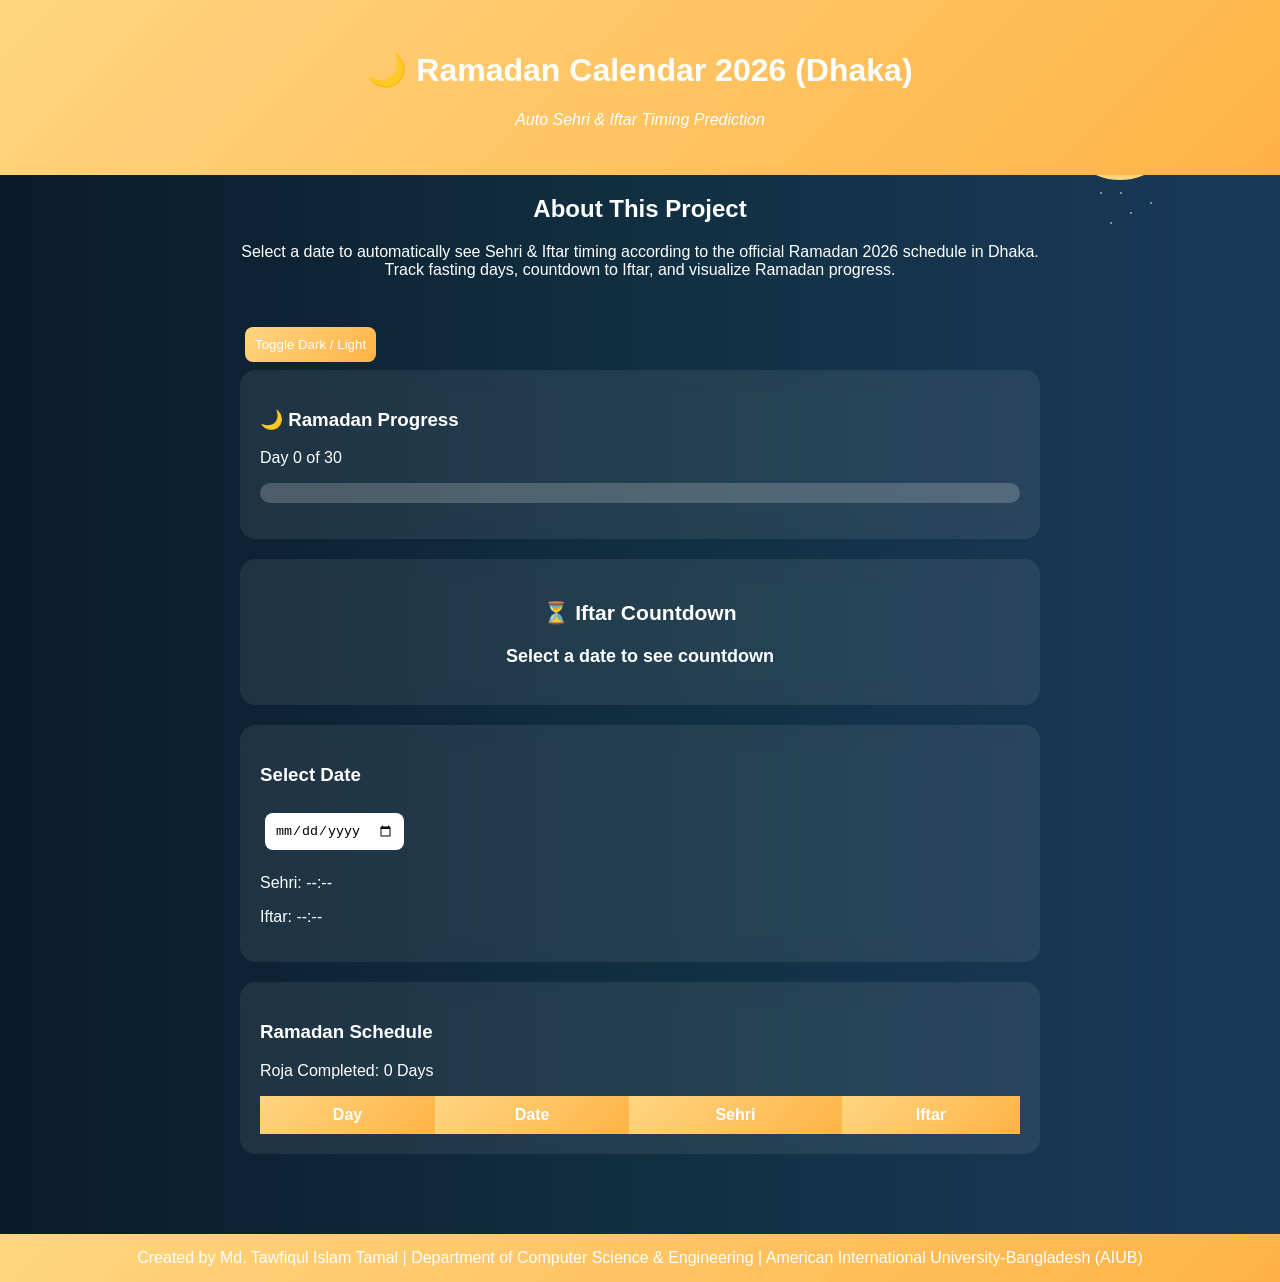
==== Ramadan.html @ 65ce4ec7 "Ramadan HTML File" ====
<!DOCTYPE html>
<html lang="en">
<head>
    <meta charset="UTF-8">
    <title>Ramadan Calendar 2026 (Dhaka)</title>
    <meta name="viewport" content="width=device-width, initial-scale=1.0">
    <link rel="stylesheet" href="Ramadan.css">
</head>
<body>


<canvas id="starsCanvas"></canvas>


<div class="ramadan-moon">
    <div class="moon"></div>
    <div class="sparkles"></div>
</div>

<header>
    <h1>🌙 Ramadan Calendar 2026 (Dhaka)</h1>
    <p class="subtitle">Auto Sehri & Iftar Timing Prediction</p>
</header>

<section class="description">
    <h2>About This Project</h2>
    <p>
        Select a date to automatically see Sehri & Iftar timing according to the official Ramadan 2026 schedule in Dhaka. Track fasting days, countdown to Iftar, and visualize Ramadan progress.
</section>

<div class="container">

  
    <div class="mode-toggle">
        <button onclick="toggleMode()">Toggle Dark / Light</button>
    </div>


    <div class="card progress-card">
        <h3>🌙 Ramadan Progress</h3>
        <p id="ramadanDayText">Day 0 of 30</p>
        <div class="progress-bar">
            <div class="progress-fill" id="progressFill"></div>
        </div>
        <p id="progressPrediction"></p>
    </div>

   
    <div class="card countdown-card">
        <h3>⏳ Iftar Countdown</h3>
        <p id="countdown">Select a date to see countdown</p>
    </div>

  
    <div class="card">
        <h3>Select Date</h3>
        <input type="date" id="date" onchange="updateTimes()">
        <p>Sehri: <span id="sehri">--:--</span></p>
        <p>Iftar: <span id="iftar">--:--</span></p>
    </div>

    
    <div class="card">
        <h3>Ramadan Schedule</h3>
        <p class="roja">Roja Completed: <span id="rojaCount">0</span> Days</p>
        <table>
            <thead>
                <tr>
                    <th>Day</th>
                    <th>Date</th>
                    <th>Sehri</th>
                    <th>Iftar</th>
                </tr>
            </thead>
            <tbody id="tableBody"></tbody>
        </table>
    </div>

</div>

<footer>
    Created by Md. Tawfiqul Islam Tamal | Department of Computer Science & Engineering | American International University-Bangladesh (AIUB)
</footer>

<script src="Ramadan.js"></script>
</body>
</html>
---- Ramadan.css ----
:root {
    --ramadan-gradient: linear-gradient(135deg, #FFD580, #FFB347);
    --night-bg: linear-gradient(to right, #0a1a2b, #112f41, #1b3a5a);
    --light-bg: #FFFFED;
}

body {
    margin: 0;
    font-family: 'Segoe UI', sans-serif;
    background: var(--night-bg);
    color: white;
    transition: 0.4s;
}

.light-mode {
    background: var(--light-bg);
    color: #333;
}

#starsCanvas {
    position: fixed;
    width: 100%;
    height: 100%;
    top: 0;
    left: 0;
    z-index: -2;
}


.ramadan-moon {
    position: fixed;
    top: 60px;
    right: 100px;
    width: 120px;
    height: 120px;
    z-index: -1;
}

.ramadan-moon .moon {
    width: 100%;
    height: 100%;
    background: #FFD580;
    border-radius: 50%;
    position: relative;
    overflow: hidden;
    animation: floatMoon 6s ease-in-out infinite;
}

.ramadan-moon .moon::after {
    content: '';
    position: absolute;
    top: 0;
    left: 40%;
    width: 100%;
    height: 100%;
    background: var(--night-bg);
    border-radius: 50%;
}


.ramadan-moon .sparkles {
    position: absolute;
    top: 110%;
    left: 50%;
    width: 2px;
    height: 2px;
    background: white;
    border-radius: 50%;
    box-shadow: -20px 0px white, 30px 10px white, 10px 20px white, -10px 30px white;
    animation: fall 3s linear infinite;
    opacity: 0.6;
}

@keyframes fall {
    0% { transform: translateY(0px); opacity:0.6; }
    100% { transform: translateY(80px); opacity:0; }
}

@keyframes floatMoon {
    0%,100% { transform: translateY(0); }
    50% { transform: translateY(-10px); }
}


header {
    text-align: center;
    padding: 30px;
    background: var(--ramadan-gradient);
    color: white;
}

.subtitle {
    font-style: italic;
}

.description {
    text-align: center;
    max-width: 800px;
    margin: 20px auto;
}

.container {
    max-width: 800px;
    margin: 20px auto;
    padding: 20px;
}

.card {
    background: rgba(255,255,255,0.08);
    padding: 20px;
    border-radius: 15px;
    margin-bottom: 20px;
    backdrop-filter: blur(10px);
}

.light-mode .card {
    background: #FFFFED;
}

input, button {
    padding: 10px;
    margin: 8px 5px;
    border-radius: 8px;
    border: none;
}

button {
    background: var(--ramadan-gradient);
    color: white;
    cursor: pointer;
    transition: 0.3s;
}

button:hover {
    transform: scale(1.05);
}

table {
    width: 100%;
    border-collapse: collapse;
}

th, td {
    padding: 10px;
    text-align: center;
}

th {
    background: var(--ramadan-gradient);
    color: white;
}

.progress-bar {
    width: 100%;
    height: 20px;
    background: rgba(255,255,255,0.2);
    border-radius: 20px;
    overflow: hidden;
    margin-top: 10px;
}

.progress-fill {
    height: 100%;
    width: 0%;
    background: var(--ramadan-gradient);
    border-radius: 20px;
    transition: width 1s ease-in-out;
}

.countdown-card {
    text-align: center;
    font-size: 18px;
    font-weight: bold;
}

footer {
    text-align: center;
    padding: 15px;
    background: var(--ramadan-gradient);
    margin-top: 40px;
}
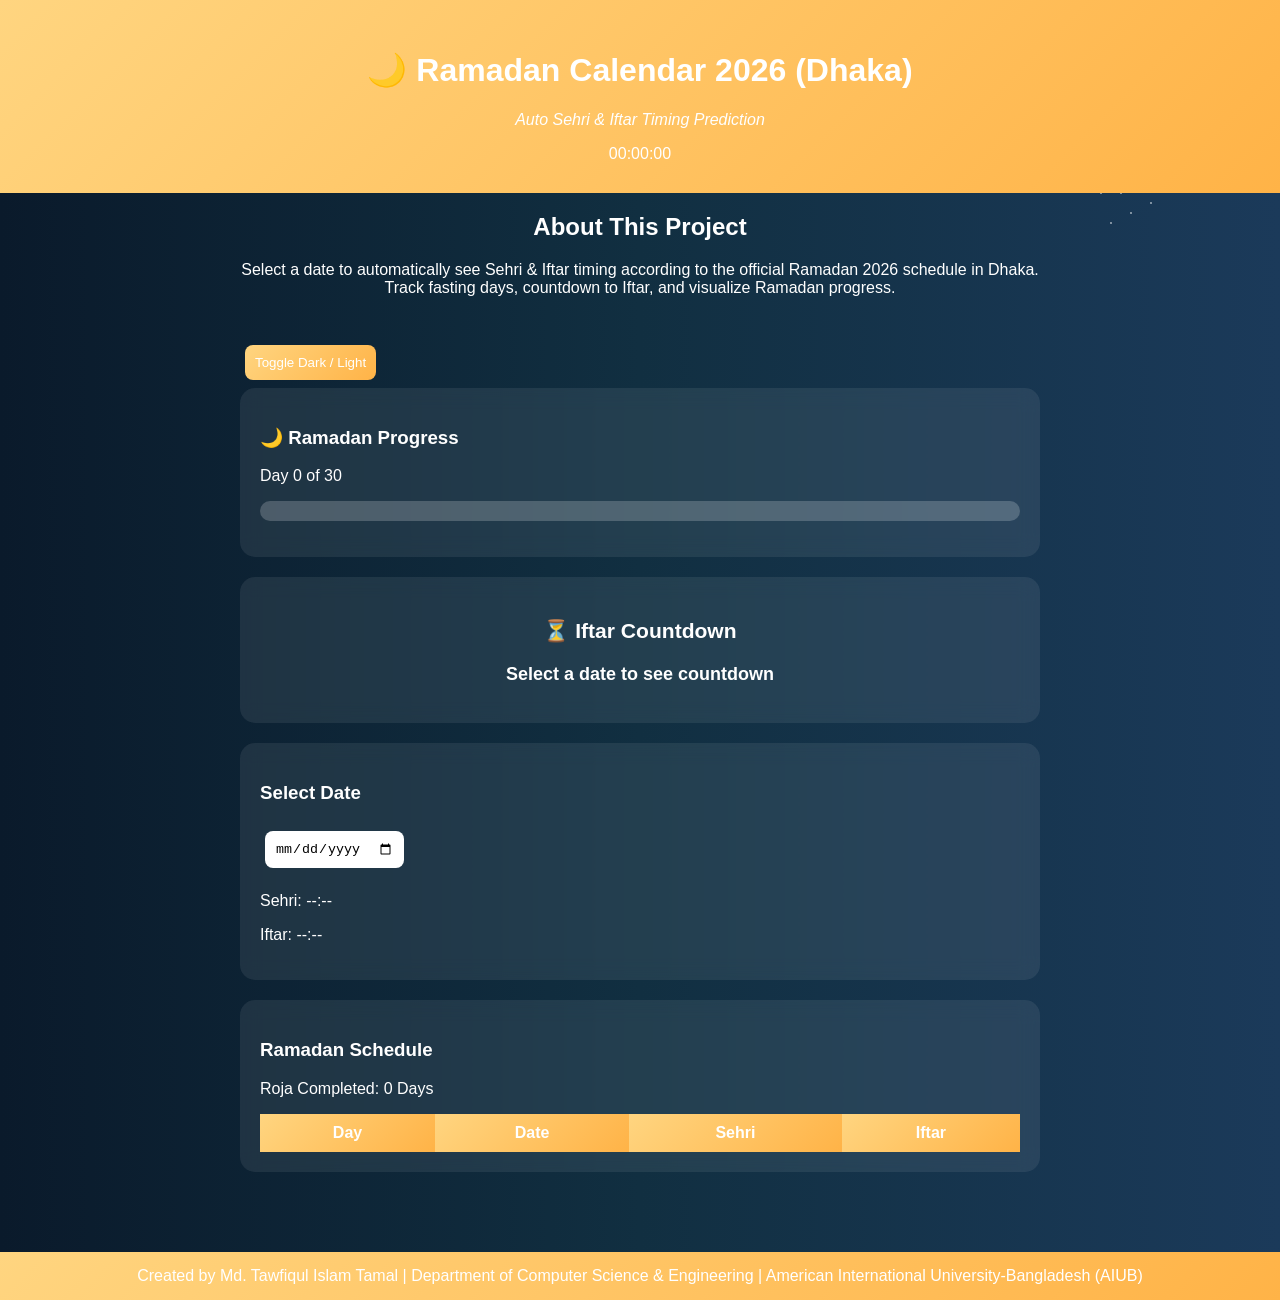
==== commit 37d25e04: "Ramadan 2026 HTML File Added a real-time clock display to the header." ====
--- a/Ramadan.html
+++ b/Ramadan.html
@@ -20,6 +20,7 @@
 <header>
     <h1>🌙 Ramadan Calendar 2026 (Dhaka)</h1>
     <p class="subtitle">Auto Sehri & Iftar Timing Prediction</p>
+    <div class="clock" id="realClock">00:00:00</div>
 </header>
 
 <section class="description">
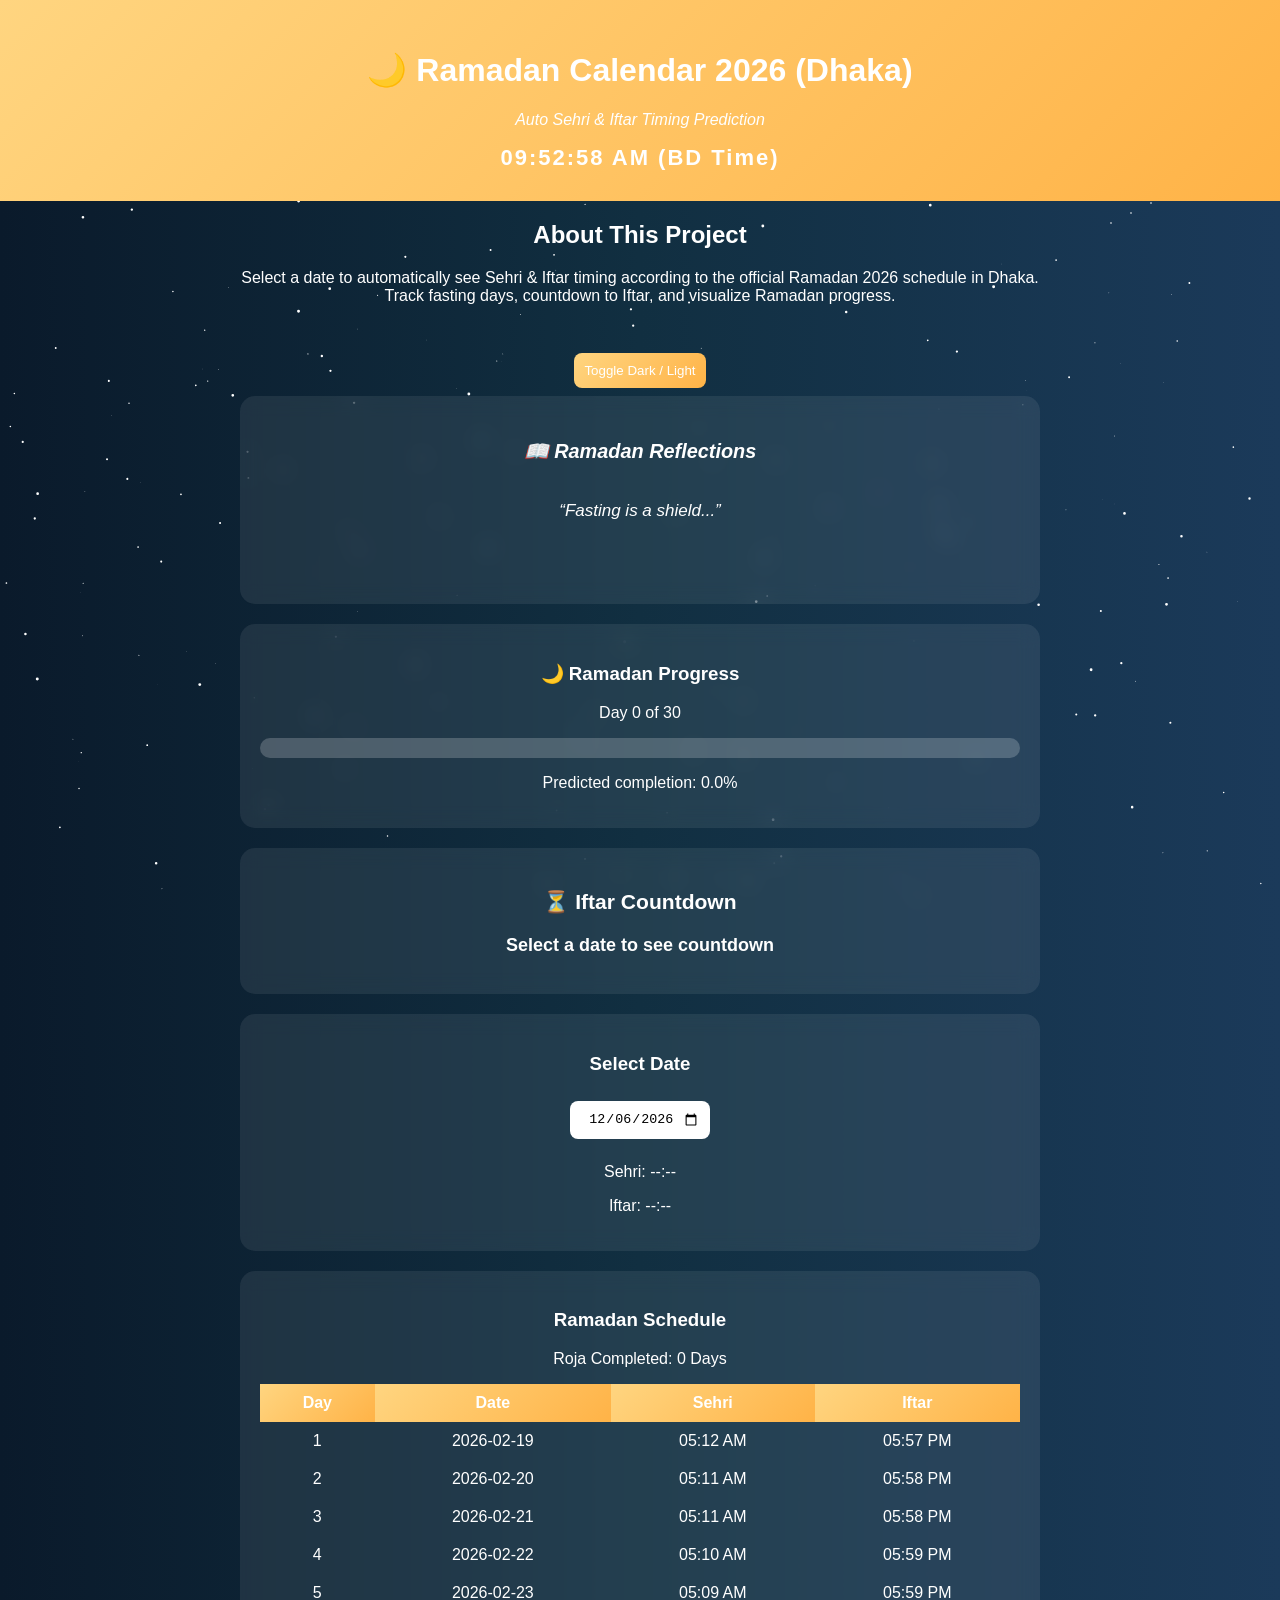
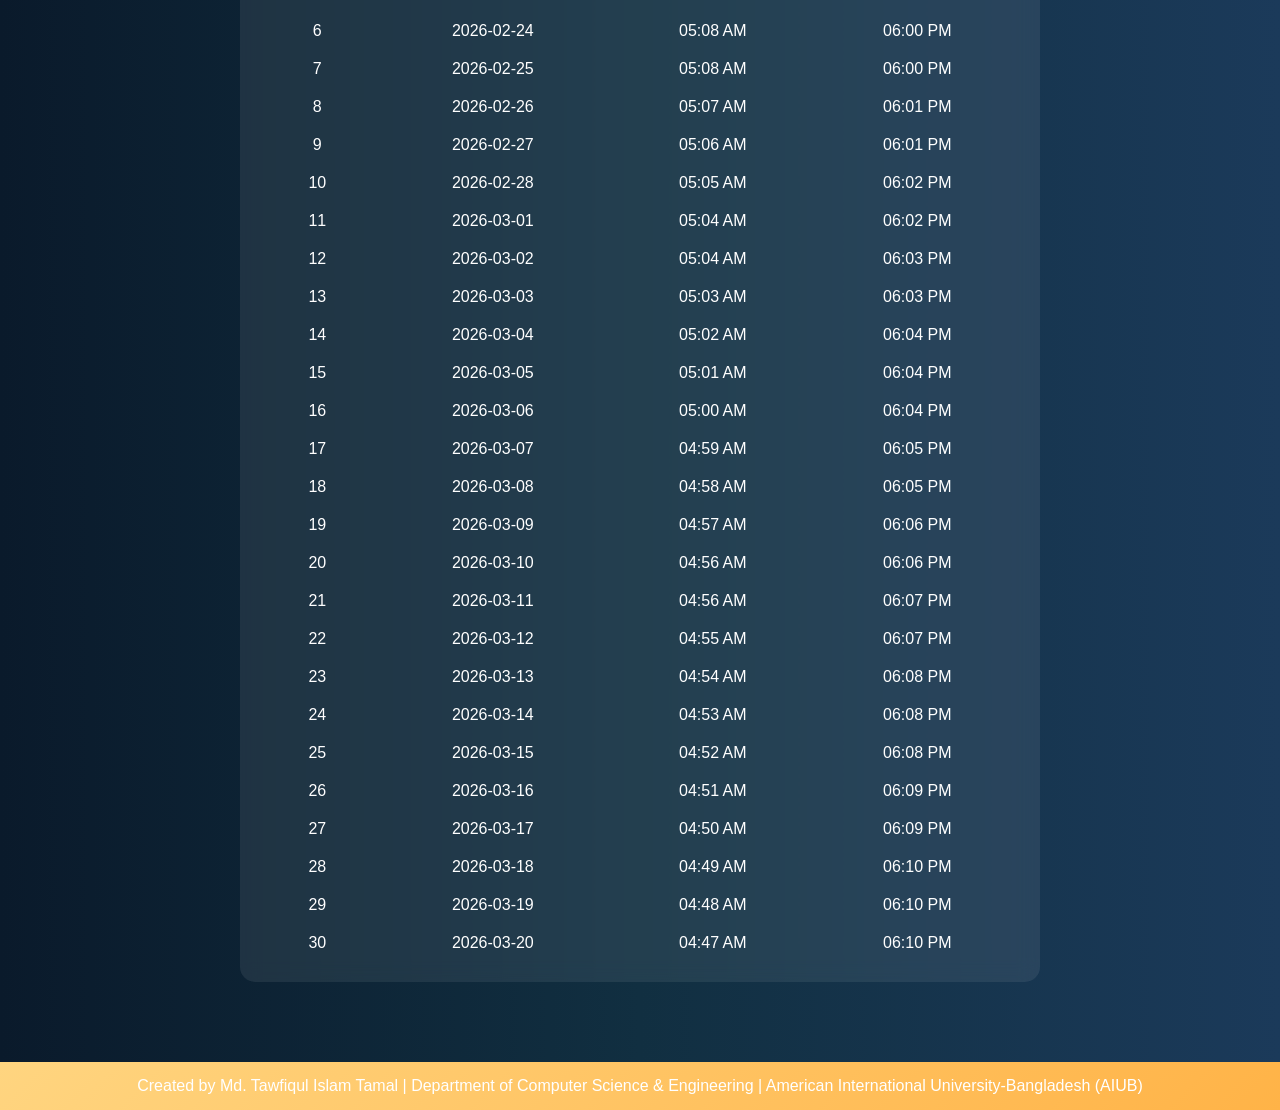
==== commit ba634eb3: "Fix formatting issues in Ramadan.html" ====
--- a/Ramadan.html
+++ b/Ramadan.html
@@ -8,9 +8,7 @@
 </head>
 <body>
 
-
 <canvas id="starsCanvas"></canvas>
-
 
 <div class="ramadan-moon">
     <div class="moon"></div>
@@ -27,14 +25,19 @@
     <h2>About This Project</h2>
     <p>
         Select a date to automatically see Sehri & Iftar timing according to the official Ramadan 2026 schedule in Dhaka. Track fasting days, countdown to Iftar, and visualize Ramadan progress.
+    </p>
 </section>
 
 <div class="container">
 
-  
     <div class="mode-toggle">
         <button onclick="toggleMode()">Toggle Dark / Light</button>
     </div>
+
+<div class="card quote-card">
+    <h3>📖 Ramadan Reflections</h3>
+    <p id="ramadanQuote">“Fasting is a shield...”</p>
+</div>
 
 
     <div class="card progress-card">
@@ -46,13 +49,11 @@
         <p id="progressPrediction"></p>
     </div>
 
-   
     <div class="card countdown-card">
         <h3>⏳ Iftar Countdown</h3>
         <p id="countdown">Select a date to see countdown</p>
     </div>
 
-  
     <div class="card">
         <h3>Select Date</h3>
         <input type="date" id="date" onchange="updateTimes()">
@@ -60,7 +61,6 @@
         <p>Iftar: <span id="iftar">--:--</span></p>
     </div>
 
-    
     <div class="card">
         <h3>Ramadan Schedule</h3>
         <p class="roja">Roja Completed: <span id="rojaCount">0</span> Days</p>
@@ -86,3 +86,4 @@
 <script src="Ramadan.js"></script>
 </body>
 </html>
+
--- a/Ramadan.css
+++ b/Ramadan.css
@@ -25,7 +25,6 @@
     left: 0;
     z-index: -2;
 }
-
 
 .ramadan-moon {
     position: fixed;
@@ -56,7 +55,6 @@
     background: var(--night-bg);
     border-radius: 50%;
 }
-
 
 .ramadan-moon .sparkles {
     position: absolute;
@@ -81,7 +79,6 @@
     50% { transform: translateY(-10px); }
 }
 
-
 header {
     text-align: center;
     padding: 30px;
@@ -103,6 +100,7 @@
     max-width: 800px;
     margin: 20px auto;
     padding: 20px;
+    text-align: center; 
 }
 
 .card {
@@ -111,6 +109,7 @@
     border-radius: 15px;
     margin-bottom: 20px;
     backdrop-filter: blur(10px);
+    text-align: center; 
 }
 
 .light-mode .card {
@@ -122,6 +121,7 @@
     margin: 8px 5px;
     border-radius: 8px;
     border: none;
+    text-align: center; 
 }
 
 button {
@@ -148,6 +148,15 @@
 th {
     background: var(--ramadan-gradient);
     color: white;
+}
+
+
+tr.selected {
+    background-color: rgba(255, 215, 0, 0.5);
+}
+
+.light-mode tr.selected {
+    background-color: rgba(255, 180, 0, 0.3);
 }
 
 .progress-bar {
@@ -179,3 +188,39 @@
     background: var(--ramadan-gradient);
     margin-top: 40px;
 }
+
+.clock {
+    font-size: 22px;
+    font-weight: bold;
+    margin-top: 10px;
+    letter-spacing: 2px;
+}
+
+.light-mode .clock {
+    color: #333;
+}
+
+
+
+
+
+
+
+
+/* Ramadan Quote Section */
+.quote-card {
+    font-style: italic;
+    font-size: 17px;
+    line-height: 1.6;
+    transition: opacity 0.8s ease-in-out;
+}
+
+#ramadanQuote {
+    min-height: 60px;
+    padding: 10px;
+}
+
+/* Light mode adjustment */
+.light-mode .quote-card {
+    color: #444;
+}
